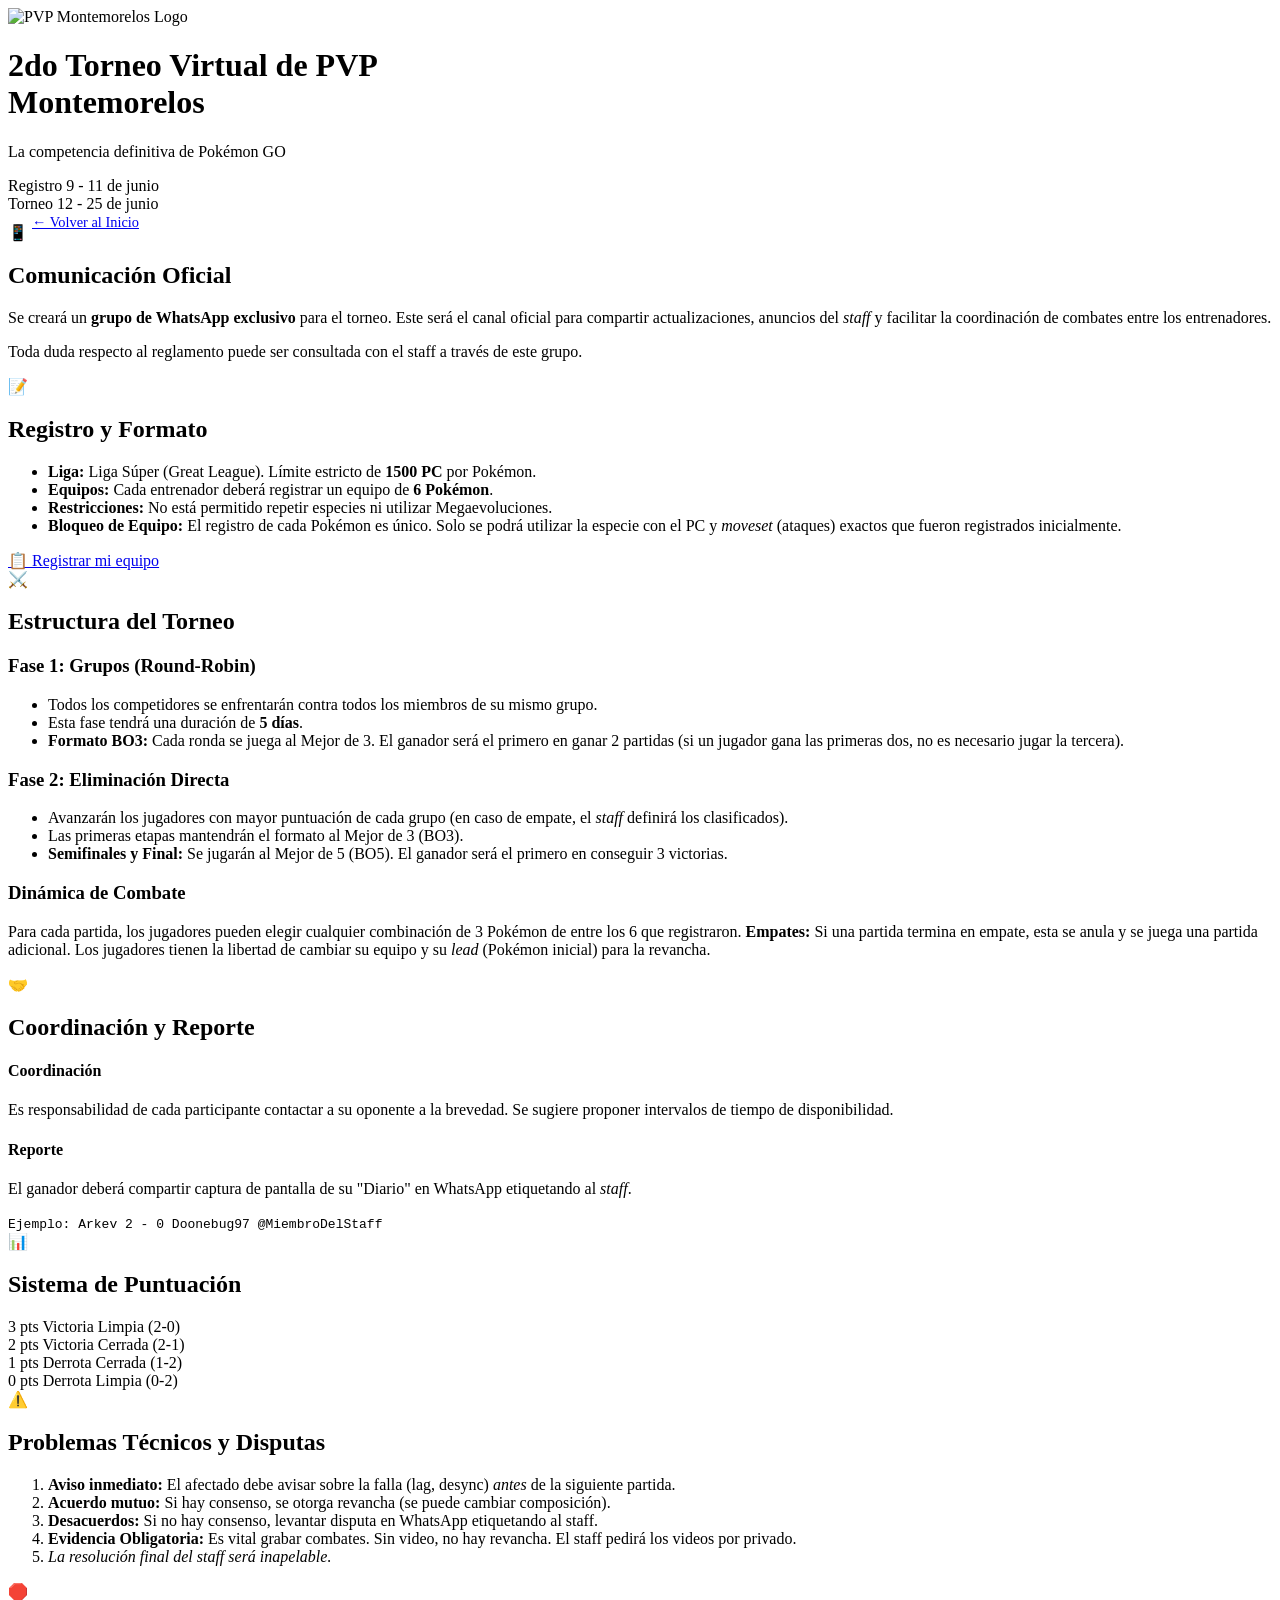
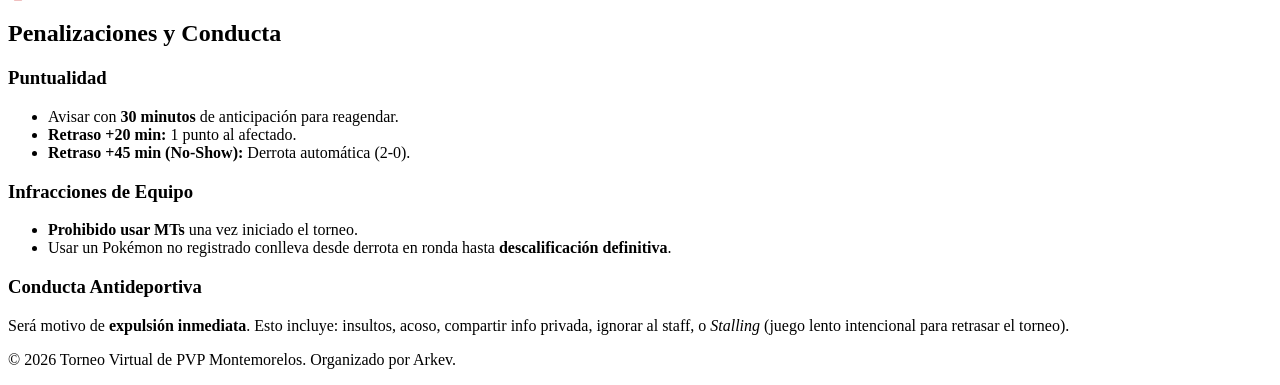
==== reglas.html @ ec2a0738 "cambiar index Se cambio el index pera agregar la información de los jugadores y los resultados de ca" ====
<!DOCTYPE html>
<html lang="es">
<head>
    <meta charset="UTF-8">
    <meta name="viewport" content="width=device-width, initial-scale=1.0">
    <title>Reglamento — 2do Torneo Virtual de PVP en Montemorelos</title>
    <meta name="description" content="Información y reglamento oficial del 2do Torneo Virtual de PVP Pokémon GO en Montemorelos.">
    <link rel="preconnect" href="https://fonts.googleapis.com">
    <link rel="preconnect" href="https://fonts.gstatic.com" crossorigin>
    <link href="https://fonts.googleapis.com/css2?family=Outfit:wght@300;400;600;800&family=Inter:wght@400;500;700&display=swap" rel="stylesheet">
    <link rel="stylesheet" href="style.css">
</head>
<body>
    <header class="hero">
        <div class="hero-content">
            <img src="pvpLogo.png" alt="PVP Montemorelos Logo" class="hero-logo">
            <h1>2do Torneo Virtual de PVP <br><span class="highlight">Montemorelos</span></h1>
            <p class="hero-subtitle">La competencia definitiva de Pokémon GO</p>
            <div class="hero-dates">
                <div class="date-badge">
                    <span class="label">Registro</span>
                    <span class="value">9 - 11 de junio</span>
                </div>
                <div class="date-badge">
                    <span class="label">Torneo</span>
                    <span class="value">12 - 25 de junio</span>
                </div>
            </div>
        </div>
        <div class="hero-overlay"></div>
    </header>

    <main class="container">
        
        <div class="full-width" style="margin-bottom:-0.5rem;">
            <a href="index.html" class="btn-register" style="font-size:0.9rem; padding:0.6rem 1.5rem;">← Volver al Inicio</a>
        </div>

        <div class="grid-2 align-start">
            <section class="card glass-effect reveal">
                <div class="card-icon">📱</div>
                <h2>Comunicación Oficial</h2>
                <p>Se creará un <strong>grupo de WhatsApp exclusivo</strong> para el torneo. Este será el canal oficial para compartir actualizaciones, anuncios del <em>staff</em> y facilitar la coordinación de combates entre los entrenadores.</p>
                <p class="note">Toda duda respecto al reglamento puede ser consultada con el staff a través de este grupo.</p>
            </section>

            <section class="card glass-effect reveal">
                <div class="card-icon">📝</div>
                <h2>Registro y Formato</h2>
                <ul class="feature-list">
                    <li><strong>Liga:</strong> Liga Súper (Great League). Límite estricto de <strong>1500 PC</strong> por Pokémon.</li>
                    <li><strong>Equipos:</strong> Cada entrenador deberá registrar un equipo de <strong>6 Pokémon</strong>.</li>
                    <li><strong>Restricciones:</strong> No está permitido repetir especies ni utilizar Megaevoluciones.</li>
                    <li><strong>Bloqueo de Equipo:</strong> El registro de cada Pokémon es único. Solo se podrá utilizar la especie con el PC y <em>moveset</em> (ataques) exactos que fueron registrados inicialmente.</li>
                </ul>
                <a href="https://forms.gle/ZQszEAqyPSrf88hR9" target="_blank" rel="noopener" class="btn-register">📋 Registrar mi equipo</a>
            </section>
        </div>

        <section class="card glass-effect full-width reveal">
            <div class="card-icon">⚔️</div>
            <h2>Estructura del Torneo</h2>
            <div class="grid-2">
                <div class="phase-box">
                    <h3>Fase 1: Grupos (Round-Robin)</h3>
                    <ul>
                        <li>Todos los competidores se enfrentarán contra todos los miembros de su mismo grupo.</li>
                        <li>Esta fase tendrá una duración de <strong>5 días</strong>.</li>
                        <li><strong>Formato BO3:</strong> Cada ronda se juega al Mejor de 3. El ganador será el primero en ganar 2 partidas (si un jugador gana las primeras dos, no es necesario jugar la tercera).</li>
                    </ul>
                </div>
                <div class="phase-box">
                    <h3>Fase 2: Eliminación Directa</h3>
                    <ul>
                        <li>Avanzarán los jugadores con mayor puntuación de cada grupo (en caso de empate, el <em>staff</em> definirá los clasificados).</li>
                        <li>Las primeras etapas mantendrán el formato al Mejor de 3 (BO3).</li>
                        <li><strong>Semifinales y Final:</strong> Se jugarán al Mejor de 5 (BO5). El ganador será el primero en conseguir 3 victorias.</li>
                    </ul>
                </div>
            </div>
            
            <div class="combat-dynamics">
                <h3>Dinámica de Combate</h3>
                <p>Para cada partida, los jugadores pueden elegir cualquier combinación de 3 Pokémon de entre los 6 que registraron. <strong>Empates:</strong> Si una partida termina en empate, esta se anula y se juega una partida adicional. Los jugadores tienen la libertad de cambiar su equipo y su <em>lead</em> (Pokémon inicial) para la revancha.</p>
            </div>
        </section>

        <div class="grid-2 align-start">
            <section class="card glass-effect reveal">
                <div class="card-icon">🤝</div>
                <h2>Coordinación y Reporte</h2>
                <div class="info-block">
                    <h4>Coordinación</h4>
                    <p>Es responsabilidad de cada participante contactar a su oponente a la brevedad. Se sugiere proponer intervalos de tiempo de disponibilidad.</p>
                </div>
                <div class="info-block">
                    <h4>Reporte</h4>
                    <p>El ganador deberá compartir captura de pantalla de su "Diario" en WhatsApp etiquetando al <em>staff</em>.</p>
                    <div class="code-snippet">
                        <code>Ejemplo: Arkev 2 - 0 Doonebug97 @MiembroDelStaff</code>
                    </div>
                </div>
            </section>

            <section class="card glass-effect highlight-border reveal">
                <div class="card-icon">📊</div>
                <h2>Sistema de Puntuación</h2>
                <div class="points-grid">
                    <div class="point-item win-clean">
                        <span class="score">3 pts</span>
                        <span class="desc">Victoria Limpia (2-0)</span>
                    </div>
                    <div class="point-item win-close">
                        <span class="score">2 pts</span>
                        <span class="desc">Victoria Cerrada (2-1)</span>
                    </div>
                    <div class="point-item lose-close">
                        <span class="score">1 pts</span>
                        <span class="desc">Derrota Cerrada (1-2)</span>
                    </div>
                    <div class="point-item lose-clean">
                        <span class="score">0 pts</span>
                        <span class="desc">Derrota Limpia (0-2)</span>
                    </div>
                </div>
            </section>
        </div>

        <section class="card glass-effect warning-card full-width reveal">
            <div class="card-icon">⚠️</div>
            <h2>Problemas Técnicos y Disputas</h2>
            <ol class="steps-list">
                <li><strong>Aviso inmediato:</strong> El afectado debe avisar sobre la falla (lag, desync) <em>antes</em> de la siguiente partida.</li>
                <li><strong>Acuerdo mutuo:</strong> Si hay consenso, se otorga revancha (se puede cambiar composición).</li>
                <li><strong>Desacuerdos:</strong> Si no hay consenso, levantar disputa en WhatsApp etiquetando al staff.</li>
                <li><strong>Evidencia Obligatoria:</strong> Es vital grabar combates. Sin video, no hay revancha. El staff pedirá los videos por privado.</li>
                <li><em>La resolución final del staff será inapelable.</em></li>
            </ol>
        </section>

        <section class="card glass-effect danger-card full-width reveal">
            <div class="card-icon">🛑</div>
            <h2>Penalizaciones y Conducta</h2>
            
            <div class="grid-2">
                <div>
                    <h3>Puntualidad</h3>
                    <ul>
                        <li>Avisar con <strong>30 minutos</strong> de anticipación para reagendar.</li>
                        <li><strong>Retraso +20 min:</strong> 1 punto al afectado.</li>
                        <li><strong>Retraso +45 min (No-Show):</strong> Derrota automática (2-0).</li>
                    </ul>
                </div>
                <div>
                    <h3>Infracciones de Equipo</h3>
                    <ul>
                        <li><strong>Prohibido usar MTs</strong> una vez iniciado el torneo.</li>
                        <li>Usar un Pokémon no registrado conlleva desde derrota en ronda hasta <strong>descalificación definitiva</strong>.</li>
                    </ul>
                </div>
            </div>
            
            <div class="conduct-box">
                <h3>Conducta Antideportiva</h3>
                <p>Será motivo de <strong>expulsión inmediata</strong>. Esto incluye: insultos, acoso, compartir info privada, ignorar al staff, o <em>Stalling</em> (juego lento intencional para retrasar el torneo).</p>
            </div>
        </section>
    </main>

    <footer class="reveal">
        <p>&copy; 2026 Torneo Virtual de PVP Montemorelos. Organizado por Arkev.</p>
    </footer>

    <script>
        document.addEventListener('DOMContentLoaded', () => {
            const reveals = document.querySelectorAll('.reveal');

            const observer = new IntersectionObserver((entries) => {
                entries.forEach((entry) => {
                    if (entry.isIntersecting) {
                        entry.target.classList.add('visible');
                        observer.unobserve(entry.target);
                    }
                });
            }, {
                threshold: 0.1,
                rootMargin: '0px 0px -50px 0px'
            });

            reveals.forEach((el) => observer.observe(el));
        });
    </script>
</body>
</html>
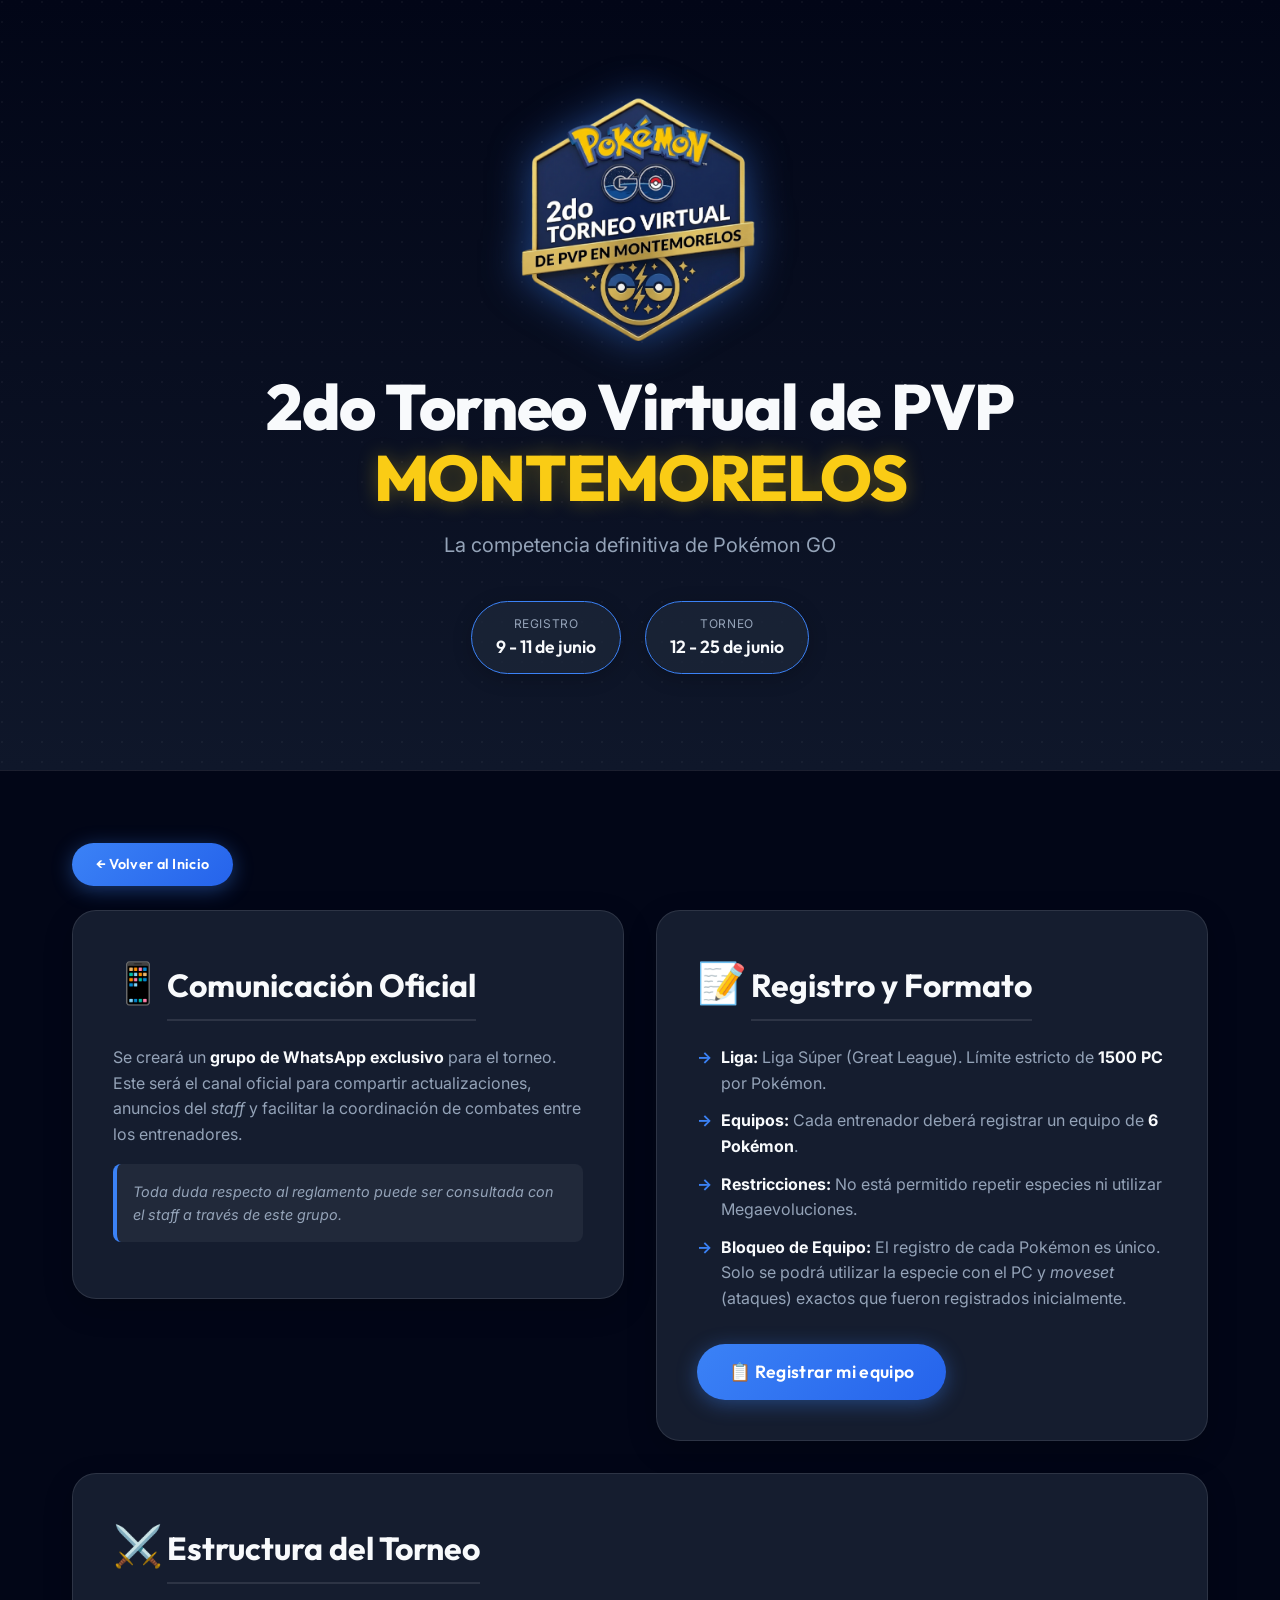
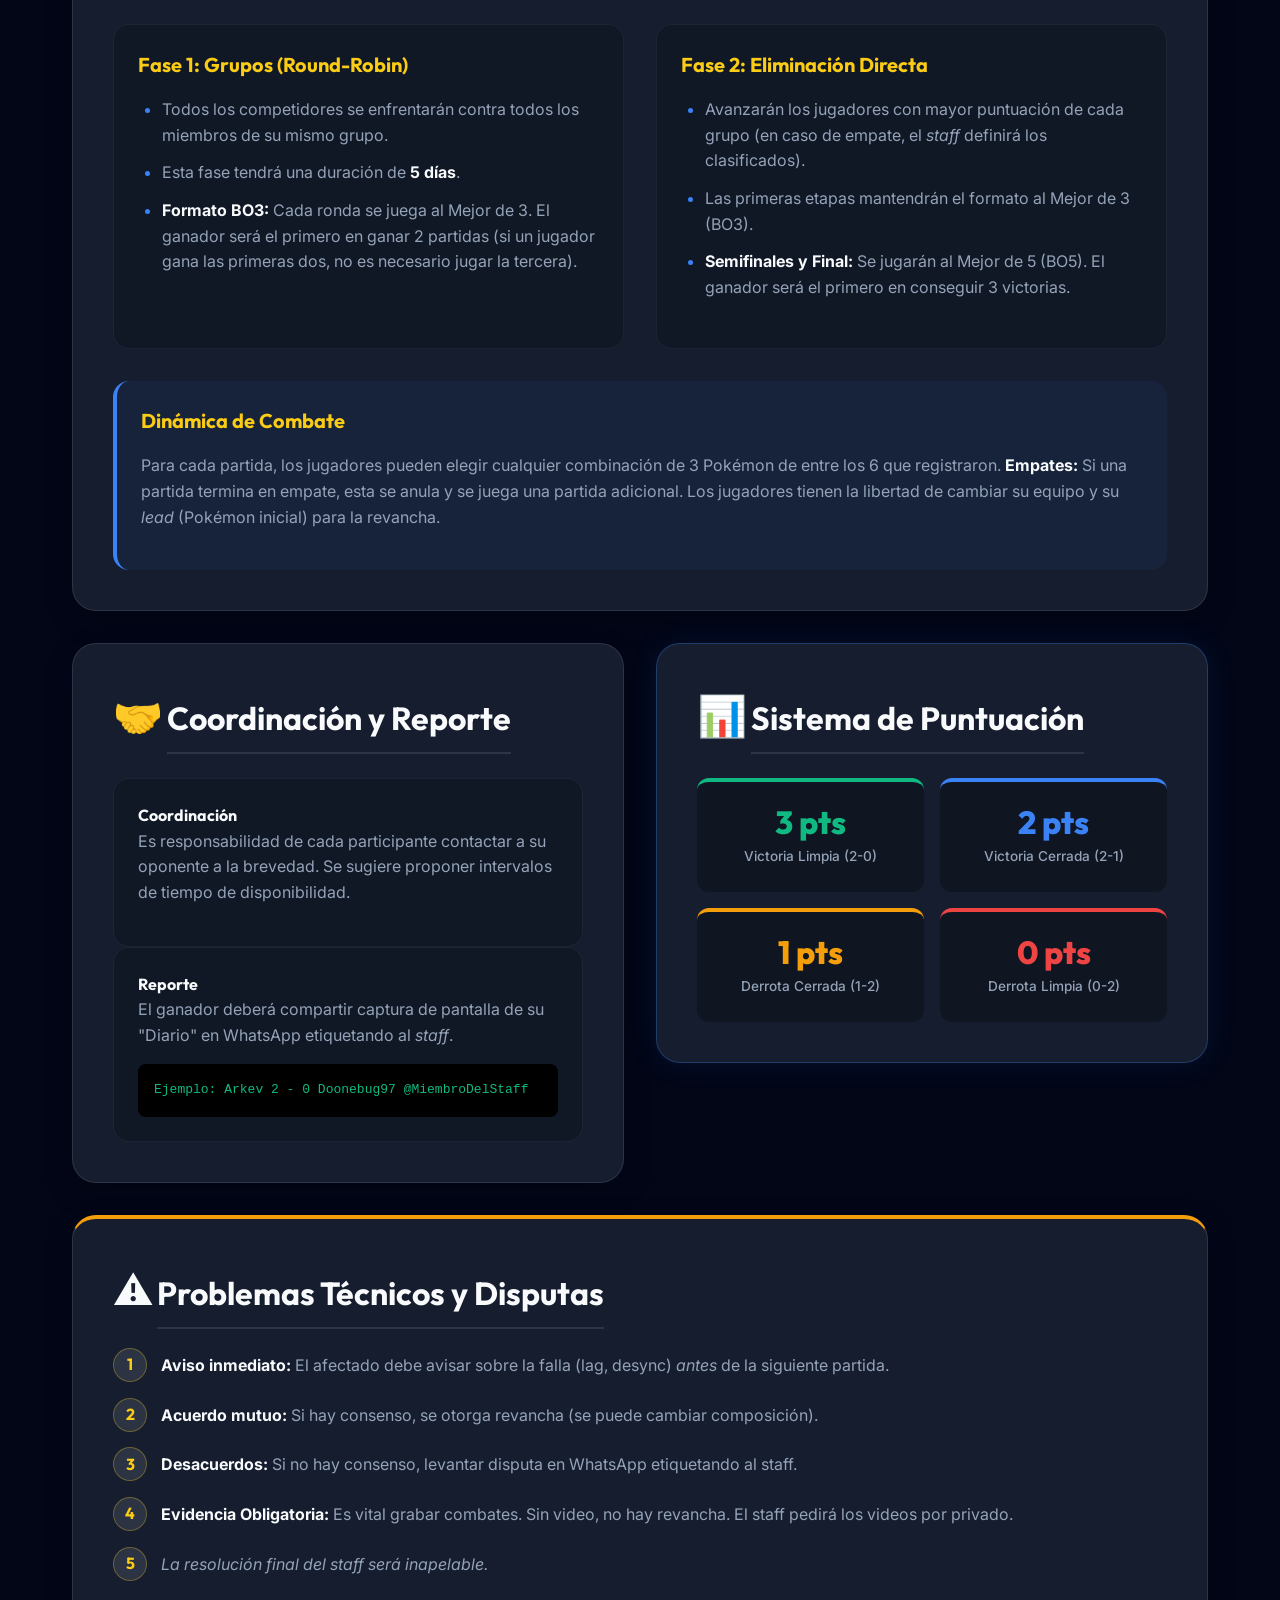
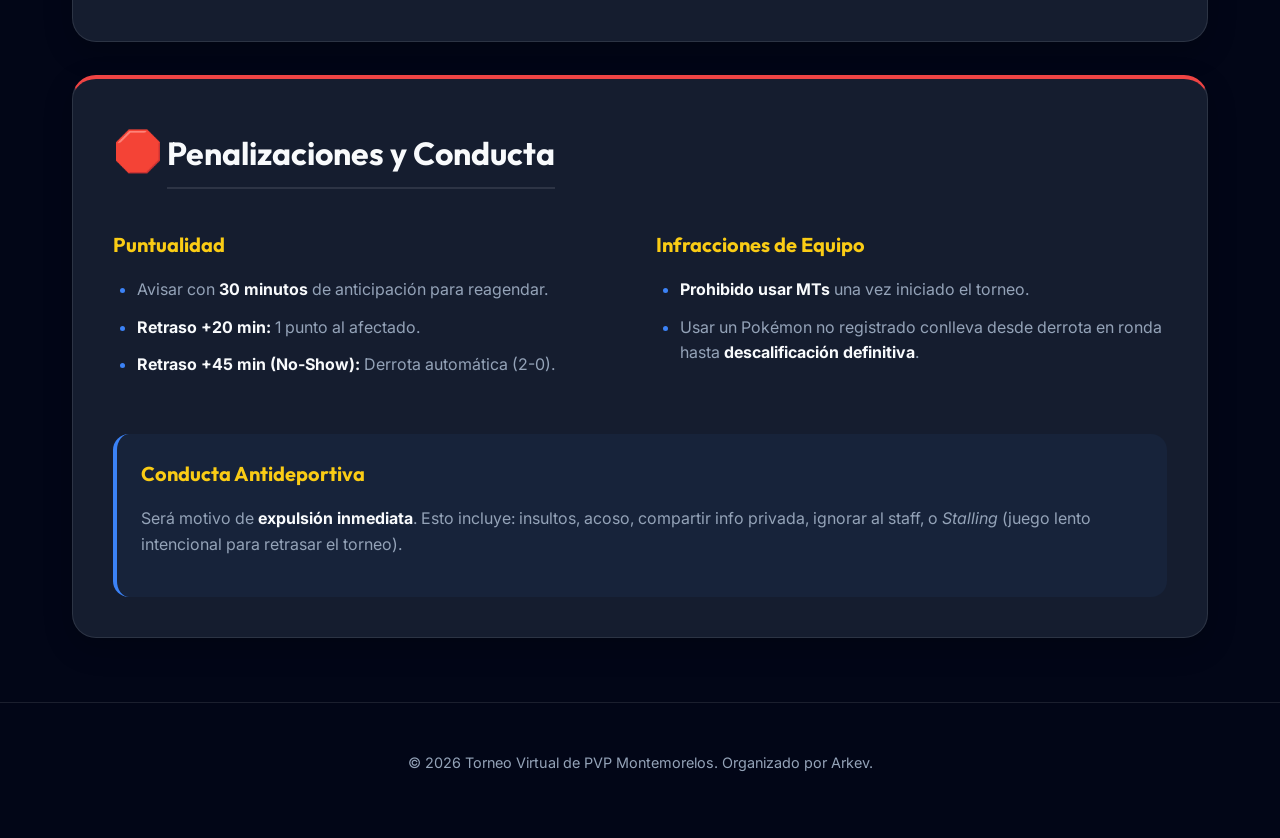
==== commit b9d9dbbe: "Ajustes Varios ajustes y dar de alta a los 3 primeros participantes" ====
--- a/reglas.html
+++ b/reglas.html
@@ -1,19 +1,25 @@
 <!DOCTYPE html>
 <html lang="es">
+
 <head>
     <meta charset="UTF-8">
     <meta name="viewport" content="width=device-width, initial-scale=1.0">
     <title>Reglamento — 2do Torneo Virtual de PVP en Montemorelos</title>
-    <meta name="description" content="Información y reglamento oficial del 2do Torneo Virtual de PVP Pokémon GO en Montemorelos.">
+    <meta name="description"
+        content="Información y reglamento oficial del 2do Torneo Virtual de PVP Pokémon GO en Montemorelos.">
     <link rel="preconnect" href="https://fonts.googleapis.com">
     <link rel="preconnect" href="https://fonts.gstatic.com" crossorigin>
-    <link href="https://fonts.googleapis.com/css2?family=Outfit:wght@300;400;600;800&family=Inter:wght@400;500;700&display=swap" rel="stylesheet">
+    <link rel="icon" type="image/png" href="images/favicon.png">
+    <link
+        href="https://fonts.googleapis.com/css2?family=Outfit:wght@300;400;600;800&family=Inter:wght@400;500;700&display=swap"
+        rel="stylesheet">
     <link rel="stylesheet" href="style.css">
 </head>
+
 <body>
     <header class="hero">
         <div class="hero-content">
-            <img src="pvpLogo.png" alt="PVP Montemorelos Logo" class="hero-logo">
+            <img src="images/pvpLogo.png" alt="PVP Montemorelos Logo" class="hero-logo">
             <h1>2do Torneo Virtual de PVP <br><span class="highlight">Montemorelos</span></h1>
             <p class="hero-subtitle">La competencia definitiva de Pokémon GO</p>
             <div class="hero-dates">
@@ -31,29 +37,39 @@
     </header>
 
     <main class="container">
-        
+
         <div class="full-width" style="margin-bottom:-0.5rem;">
-            <a href="index.html" class="btn-register" style="font-size:0.9rem; padding:0.6rem 1.5rem;">← Volver al Inicio</a>
+            <a href="index.html" class="btn-register" style="font-size:0.9rem; padding:0.6rem 1.5rem;">← Volver al
+                Inicio</a>
         </div>
 
         <div class="grid-2 align-start">
             <section class="card glass-effect reveal">
                 <div class="card-icon">📱</div>
                 <h2>Comunicación Oficial</h2>
-                <p>Se creará un <strong>grupo de WhatsApp exclusivo</strong> para el torneo. Este será el canal oficial para compartir actualizaciones, anuncios del <em>staff</em> y facilitar la coordinación de combates entre los entrenadores.</p>
-                <p class="note">Toda duda respecto al reglamento puede ser consultada con el staff a través de este grupo.</p>
+                <p>Se creará un <strong>grupo de WhatsApp exclusivo</strong> para el torneo. Este será el canal oficial
+                    para compartir actualizaciones, anuncios del <em>staff</em> y facilitar la coordinación de combates
+                    entre los entrenadores.</p>
+                <p class="note">Toda duda respecto al reglamento puede ser consultada con el staff a través de este
+                    grupo.</p>
             </section>
 
             <section class="card glass-effect reveal">
                 <div class="card-icon">📝</div>
                 <h2>Registro y Formato</h2>
                 <ul class="feature-list">
-                    <li><strong>Liga:</strong> Liga Súper (Great League). Límite estricto de <strong>1500 PC</strong> por Pokémon.</li>
-                    <li><strong>Equipos:</strong> Cada entrenador deberá registrar un equipo de <strong>6 Pokémon</strong>.</li>
-                    <li><strong>Restricciones:</strong> No está permitido repetir especies ni utilizar Megaevoluciones.</li>
-                    <li><strong>Bloqueo de Equipo:</strong> El registro de cada Pokémon es único. Solo se podrá utilizar la especie con el PC y <em>moveset</em> (ataques) exactos que fueron registrados inicialmente.</li>
+                    <li><strong>Liga:</strong> Liga Súper (Great League). Límite estricto de <strong>1500 PC</strong>
+                        por Pokémon.</li>
+                    <li><strong>Equipos:</strong> Cada entrenador deberá registrar un equipo de <strong>6
+                            Pokémon</strong>.</li>
+                    <li><strong>Restricciones:</strong> No está permitido repetir especies ni utilizar Megaevoluciones.
+                    </li>
+                    <li><strong>Bloqueo de Equipo:</strong> El registro de cada Pokémon es único. Solo se podrá utilizar
+                        la especie con el PC y <em>moveset</em> (ataques) exactos que fueron registrados inicialmente.
+                    </li>
                 </ul>
-                <a href="https://forms.gle/ZQszEAqyPSrf88hR9" target="_blank" rel="noopener" class="btn-register">📋 Registrar mi equipo</a>
+                <a href="https://forms.gle/ZQszEAqyPSrf88hR9" target="_blank" rel="noopener" class="btn-register">📋
+                    Registrar mi equipo</a>
             </section>
         </div>
 
@@ -66,22 +82,30 @@
                     <ul>
                         <li>Todos los competidores se enfrentarán contra todos los miembros de su mismo grupo.</li>
                         <li>Esta fase tendrá una duración de <strong>5 días</strong>.</li>
-                        <li><strong>Formato BO3:</strong> Cada ronda se juega al Mejor de 3. El ganador será el primero en ganar 2 partidas (si un jugador gana las primeras dos, no es necesario jugar la tercera).</li>
+                        <li><strong>Formato BO3:</strong> Cada ronda se juega al Mejor de 3. El ganador será el primero
+                            en ganar 2 partidas (si un jugador gana las primeras dos, no es necesario jugar la tercera).
+                        </li>
                     </ul>
                 </div>
                 <div class="phase-box">
                     <h3>Fase 2: Eliminación Directa</h3>
                     <ul>
-                        <li>Avanzarán los jugadores con mayor puntuación de cada grupo (en caso de empate, el <em>staff</em> definirá los clasificados).</li>
+                        <li>Avanzarán los jugadores con mayor puntuación de cada grupo (en caso de empate, el
+                            <em>staff</em> definirá los clasificados).
+                        </li>
                         <li>Las primeras etapas mantendrán el formato al Mejor de 3 (BO3).</li>
-                        <li><strong>Semifinales y Final:</strong> Se jugarán al Mejor de 5 (BO5). El ganador será el primero en conseguir 3 victorias.</li>
-                    </ul>
-                </div>
-            </div>
-            
+                        <li><strong>Semifinales y Final:</strong> Se jugarán al Mejor de 5 (BO5). El ganador será el
+                            primero en conseguir 3 victorias.</li>
+                    </ul>
+                </div>
+            </div>
+
             <div class="combat-dynamics">
                 <h3>Dinámica de Combate</h3>
-                <p>Para cada partida, los jugadores pueden elegir cualquier combinación de 3 Pokémon de entre los 6 que registraron. <strong>Empates:</strong> Si una partida termina en empate, esta se anula y se juega una partida adicional. Los jugadores tienen la libertad de cambiar su equipo y su <em>lead</em> (Pokémon inicial) para la revancha.</p>
+                <p>Para cada partida, los jugadores pueden elegir cualquier combinación de 3 Pokémon de entre los 6 que
+                    registraron. <strong>Empates:</strong> Si una partida termina en empate, esta se anula y se juega
+                    una partida adicional. Los jugadores tienen la libertad de cambiar su equipo y su <em>lead</em>
+                    (Pokémon inicial) para la revancha.</p>
             </div>
         </section>
 
@@ -91,11 +115,14 @@
                 <h2>Coordinación y Reporte</h2>
                 <div class="info-block">
                     <h4>Coordinación</h4>
-                    <p>Es responsabilidad de cada participante contactar a su oponente a la brevedad. Se sugiere proponer intervalos de tiempo de disponibilidad.</p>
+                    <p>Es responsabilidad de cada participante contactar a su oponente a la brevedad. Se sugiere
+                        proponer intervalos de tiempo de disponibilidad.</p>
                 </div>
                 <div class="info-block">
                     <h4>Reporte</h4>
-                    <p>El ganador deberá compartir captura de pantalla de su "Diario" en WhatsApp etiquetando al <em>staff</em>.</p>
+                    <p>El ganador deberá compartir captura de pantalla de su "Diario" en WhatsApp etiquetando al
+                        <em>staff</em>.
+                    </p>
                     <div class="code-snippet">
                         <code>Ejemplo: Arkev 2 - 0 Doonebug97 @MiembroDelStaff</code>
                     </div>
@@ -130,10 +157,15 @@
             <div class="card-icon">⚠️</div>
             <h2>Problemas Técnicos y Disputas</h2>
             <ol class="steps-list">
-                <li><strong>Aviso inmediato:</strong> El afectado debe avisar sobre la falla (lag, desync) <em>antes</em> de la siguiente partida.</li>
-                <li><strong>Acuerdo mutuo:</strong> Si hay consenso, se otorga revancha (se puede cambiar composición).</li>
-                <li><strong>Desacuerdos:</strong> Si no hay consenso, levantar disputa en WhatsApp etiquetando al staff.</li>
-                <li><strong>Evidencia Obligatoria:</strong> Es vital grabar combates. Sin video, no hay revancha. El staff pedirá los videos por privado.</li>
+                <li><strong>Aviso inmediato:</strong> El afectado debe avisar sobre la falla (lag, desync)
+                    <em>antes</em> de la siguiente partida.
+                </li>
+                <li><strong>Acuerdo mutuo:</strong> Si hay consenso, se otorga revancha (se puede cambiar composición).
+                </li>
+                <li><strong>Desacuerdos:</strong> Si no hay consenso, levantar disputa en WhatsApp etiquetando al staff.
+                </li>
+                <li><strong>Evidencia Obligatoria:</strong> Es vital grabar combates. Sin video, no hay revancha. El
+                    staff pedirá los videos por privado.</li>
                 <li><em>La resolución final del staff será inapelable.</em></li>
             </ol>
         </section>
@@ -141,7 +173,7 @@
         <section class="card glass-effect danger-card full-width reveal">
             <div class="card-icon">🛑</div>
             <h2>Penalizaciones y Conducta</h2>
-            
+
             <div class="grid-2">
                 <div>
                     <h3>Puntualidad</h3>
@@ -155,14 +187,17 @@
                     <h3>Infracciones de Equipo</h3>
                     <ul>
                         <li><strong>Prohibido usar MTs</strong> una vez iniciado el torneo.</li>
-                        <li>Usar un Pokémon no registrado conlleva desde derrota en ronda hasta <strong>descalificación definitiva</strong>.</li>
-                    </ul>
-                </div>
-            </div>
-            
+                        <li>Usar un Pokémon no registrado conlleva desde derrota en ronda hasta <strong>descalificación
+                                definitiva</strong>.</li>
+                    </ul>
+                </div>
+            </div>
+
             <div class="conduct-box">
                 <h3>Conducta Antideportiva</h3>
-                <p>Será motivo de <strong>expulsión inmediata</strong>. Esto incluye: insultos, acoso, compartir info privada, ignorar al staff, o <em>Stalling</em> (juego lento intencional para retrasar el torneo).</p>
+                <p>Será motivo de <strong>expulsión inmediata</strong>. Esto incluye: insultos, acoso, compartir info
+                    privada, ignorar al staff, o <em>Stalling</em> (juego lento intencional para retrasar el torneo).
+                </p>
             </div>
         </section>
     </main>
@@ -171,24 +206,7 @@
         <p>&copy; 2026 Torneo Virtual de PVP Montemorelos. Organizado por Arkev.</p>
     </footer>
 
-    <script>
-        document.addEventListener('DOMContentLoaded', () => {
-            const reveals = document.querySelectorAll('.reveal');
-
-            const observer = new IntersectionObserver((entries) => {
-                entries.forEach((entry) => {
-                    if (entry.isIntersecting) {
-                        entry.target.classList.add('visible');
-                        observer.unobserve(entry.target);
-                    }
-                });
-            }, {
-                threshold: 0.1,
-                rootMargin: '0px 0px -50px 0px'
-            });
-
-            reveals.forEach((el) => observer.observe(el));
-        });
-    </script>
+    <script src="main.js"></script>
 </body>
-</html>
+
+</html>
--- a/style.css
+++ b/style.css
@@ -0,0 +1,1110 @@
+:root {
+    --bg-dark: #0f172a;
+    --bg-darker: #020617;
+    --primary-color: #3b82f6; /* PVP Blue */
+    --primary-glow: rgba(59, 130, 246, 0.5);
+    --secondary-color: #facc15; /* Yellow/Gold accent */
+    --text-main: #f8fafc;
+    --text-muted: #94a3b8;
+    --glass-bg: rgba(30, 41, 59, 0.7);
+    --glass-border: rgba(255, 255, 255, 0.1);
+    
+    /* Points colors */
+    --color-win: #10b981;
+    --color-win-close: #3b82f6;
+    --color-lose-close: #f59e0b;
+    --color-lose: #ef4444;
+}
+
+* {
+    margin: 0;
+    padding: 0;
+    box-sizing: border-box;
+}
+
+body {
+    font-family: 'Inter', sans-serif;
+    background-color: var(--bg-darker);
+    background-image: 
+        radial-gradient(circle at 15% 50%, rgba(59, 130, 246, 0.15), transparent 25%),
+        radial-gradient(circle at 85% 30%, rgba(250, 204, 21, 0.1), transparent 25%);
+    background-attachment: fixed;
+    color: var(--text-main);
+    line-height: 1.6;
+    overflow-x: hidden;
+}
+
+h1, h2, h3, h4 {
+    font-family: 'Outfit', sans-serif;
+}
+
+/* HERO SECTION */
+.hero {
+    position: relative;
+    padding: 6rem 2rem;
+    text-align: center;
+    background: linear-gradient(180deg, var(--bg-darker) 0%, var(--bg-dark) 100%);
+    border-bottom: 1px solid var(--glass-border);
+    overflow: hidden;
+}
+
+.hero::before {
+    content: '';
+    position: absolute;
+    top: 0; left: 0; right: 0; bottom: 0;
+    background: url('data:image/svg+xml;utf8,<svg width="20" height="20" viewBox="0 0 20 20" xmlns="http://www.w3.org/2000/svg"><circle cx="2" cy="2" r="1" fill="rgba(255,255,255,0.05)"/></svg>');
+    z-index: 0;
+}
+
+.hero-content {
+    position: relative;
+    z-index: 1;
+    max-width: 800px;
+    margin: 0 auto;
+    animation: fadeUp 1s cubic-bezier(0.16, 1, 0.3, 1) forwards;
+}
+
+.hero-logo {
+    max-width: 250px;
+    margin-bottom: 1.5rem;
+    filter: drop-shadow(0 0 20px var(--primary-glow));
+    animation: float 6s ease-in-out infinite;
+}
+
+.hero h1 {
+    font-size: clamp(2.5rem, 5vw, 4rem);
+    font-weight: 800;
+    line-height: 1.1;
+    margin-bottom: 1rem;
+    letter-spacing: -0.02em;
+}
+
+.highlight {
+    color: var(--secondary-color);
+    text-transform: uppercase;
+    text-shadow: 0 0 20px rgba(250, 204, 21, 0.3);
+}
+
+.hero-subtitle {
+    font-size: 1.25rem;
+    color: var(--text-muted);
+    margin-bottom: 2.5rem;
+}
+
+.hero-dates {
+    display: flex;
+    justify-content: center;
+    gap: 1.5rem;
+    flex-wrap: wrap;
+}
+
+.date-badge {
+    background: var(--glass-bg);
+    border: 1px solid var(--primary-color);
+    padding: 0.75rem 1.5rem;
+    border-radius: 50px;
+    display: flex;
+    flex-direction: column;
+    box-shadow: 0 4px 20px rgba(0,0,0,0.2);
+    backdrop-filter: blur(10px);
+}
+
+.date-badge .label {
+    font-size: 0.75rem;
+    text-transform: uppercase;
+    letter-spacing: 0.05em;
+    color: var(--text-muted);
+}
+
+.date-badge .value {
+    font-weight: 600;
+    font-size: 1.1rem;
+    font-family: 'Outfit', sans-serif;
+}
+
+/* MAIN CONTENT */
+.container {
+    max-width: 1200px;
+    margin: 0 auto;
+    padding: 4rem 2rem;
+    display: flex;
+    flex-direction: column;
+    gap: 2rem;
+}
+
+/* CARDS */
+.glass-effect {
+    background: var(--glass-bg);
+    backdrop-filter: blur(16px);
+    -webkit-backdrop-filter: blur(16px);
+    border: 1px solid var(--glass-border);
+    border-radius: 24px;
+    padding: 2.5rem;
+    box-shadow: 0 10px 30px rgba(0, 0, 0, 0.2);
+    transition: transform 0.3s ease, box-shadow 0.3s ease, border-color 0.3s ease;
+    position: relative;
+    overflow: hidden;
+}
+
+.glass-effect:hover {
+    transform: translateY(-5px);
+    box-shadow: 0 20px 40px rgba(0, 0, 0, 0.4);
+    border-color: rgba(255, 255, 255, 0.2);
+}
+
+.full-width {
+    width: 100%;
+}
+
+.grid-2 {
+    display: grid;
+    grid-template-columns: 1fr 1fr;
+    gap: 2rem;
+}
+
+/* Inner grid inside cards needs top spacing */
+.card .grid-2 {
+    margin-top: 1rem;
+}
+
+.card + .card {
+    margin-top: 0;
+}
+
+.grid-2.align-start {
+    align-items: start;
+}
+
+/* Staggered animation for cards inside grid wrappers */
+.grid-2 > .reveal:nth-child(2) {
+    transition-delay: 0.15s;
+}
+
+.card-icon {
+    font-size: 2.5rem;
+    margin-bottom: 1rem;
+    display: inline-block;
+}
+
+h2 {
+    font-size: 2rem;
+    margin-bottom: 1.5rem;
+    color: var(--text-main);
+    border-bottom: 2px solid rgba(255,255,255,0.1);
+    padding-bottom: 0.5rem;
+    display: inline-block;
+}
+
+h3 {
+    font-size: 1.25rem;
+    color: var(--secondary-color);
+    margin-bottom: 1rem;
+}
+
+p {
+    margin-bottom: 1rem;
+    color: var(--text-muted);
+}
+
+strong {
+    color: var(--text-main);
+}
+
+.note {
+    font-size: 0.9rem;
+    font-style: italic;
+    background: rgba(255,255,255,0.05);
+    padding: 1rem;
+    border-radius: 8px;
+    border-left: 4px solid var(--primary-color);
+    margin-top: 1rem;
+}
+
+/* LISTS */
+ul, ol {
+    margin-bottom: 1.5rem;
+    padding-left: 1.5rem;
+    color: var(--text-muted);
+}
+
+li {
+    margin-bottom: 0.75rem;
+}
+
+li::marker {
+    color: var(--primary-color);
+}
+
+.feature-list {
+    list-style: none;
+    padding-left: 0;
+}
+
+.feature-list li {
+    position: relative;
+    padding-left: 1.5rem;
+}
+
+.feature-list li::before {
+    content: '→';
+    position: absolute;
+    left: 0;
+    color: var(--primary-color);
+    font-weight: bold;
+}
+
+/* BOXES */
+.phase-box, .info-block {
+    background: rgba(0,0,0,0.2);
+    padding: 1.5rem;
+    border-radius: 16px;
+    border: 1px solid rgba(255,255,255,0.05);
+}
+
+.combat-dynamics, .conduct-box {
+    margin-top: 2rem;
+    padding: 1.5rem;
+    background: rgba(59, 130, 246, 0.05);
+    border-radius: 16px;
+    border-left: 4px solid var(--primary-color);
+}
+
+.code-snippet {
+    background: #000;
+    padding: 1rem;
+    border-radius: 8px;
+    font-family: monospace;
+    color: #10b981;
+    overflow-x: auto;
+}
+
+/* POINTS GRID */
+.points-grid {
+    display: grid;
+    grid-template-columns: 1fr 1fr;
+    gap: 1rem;
+}
+
+.point-item {
+    background: rgba(0,0,0,0.3);
+    padding: 1.5rem;
+    border-radius: 12px;
+    display: flex;
+    flex-direction: column;
+    align-items: center;
+    text-align: center;
+    border-top: 4px solid;
+    transition: transform 0.2s;
+}
+
+.point-item:hover {
+    transform: scale(1.05);
+}
+
+.point-item .score {
+    font-family: 'Outfit', sans-serif;
+    font-size: 2rem;
+    font-weight: 800;
+    line-height: 1;
+    margin-bottom: 0.5rem;
+}
+
+.point-item .desc {
+    font-size: 0.85rem;
+    color: var(--text-muted);
+    font-weight: 500;
+}
+
+.win-clean { border-color: var(--color-win); }
+.win-clean .score { color: var(--color-win); }
+
+.win-close { border-color: var(--color-win-close); }
+.win-close .score { color: var(--color-win-close); }
+
+.lose-close { border-color: var(--color-lose-close); }
+.lose-close .score { color: var(--color-lose-close); }
+
+.lose-clean { border-color: var(--color-lose); }
+.lose-clean .score { color: var(--color-lose); }
+
+/* SPECIAL CARDS */
+.highlight-border {
+    border: 1px solid rgba(59, 130, 246, 0.3);
+    box-shadow: 0 0 30px rgba(59, 130, 246, 0.1);
+}
+
+.warning-card {
+    border-top: 4px solid #f59e0b;
+}
+
+.danger-card {
+    border-top: 4px solid #ef4444;
+}
+
+/* STEPS LIST */
+.steps-list {
+    counter-reset: custom-counter;
+    list-style: none;
+    padding-left: 0;
+}
+
+.steps-list li {
+    position: relative;
+    padding-left: 3rem;
+    margin-bottom: 1.5rem;
+}
+
+.steps-list li::before {
+    counter-increment: custom-counter;
+    content: counter(custom-counter);
+    position: absolute;
+    left: 0;
+    top: -5px;
+    width: 2rem;
+    height: 2rem;
+    background: rgba(255,255,255,0.1);
+    color: var(--secondary-color);
+    border-radius: 50%;
+    display: flex;
+    align-items: center;
+    justify-content: center;
+    font-weight: bold;
+    font-family: 'Outfit', sans-serif;
+    border: 1px solid rgba(250, 204, 21, 0.3);
+}
+
+/* REGISTER BUTTON */
+.btn-register {
+    display: inline-block;
+    margin-top: 0.5rem;
+    padding: 0.9rem 2rem;
+    background: linear-gradient(135deg, var(--primary-color), #2563eb);
+    color: #fff;
+    font-family: 'Outfit', sans-serif;
+    font-weight: 600;
+    font-size: 1.1rem;
+    text-decoration: none;
+    border-radius: 50px;
+    border: none;
+    cursor: pointer;
+    box-shadow: 0 4px 20px rgba(59, 130, 246, 0.4);
+    transition: transform 0.25s ease, box-shadow 0.25s ease;
+    letter-spacing: 0.02em;
+}
+
+.btn-register:hover {
+    transform: translateY(-3px) scale(1.03);
+    box-shadow: 0 8px 30px rgba(59, 130, 246, 0.6);
+}
+
+.btn-register:active {
+    transform: translateY(0) scale(0.98);
+}
+
+/* FOOTER */
+footer {
+    text-align: center;
+    padding: 3rem 2rem;
+    border-top: 1px solid var(--glass-border);
+    color: var(--text-muted);
+    font-size: 0.9rem;
+}
+
+/* ANIMATIONS */
+@keyframes fadeUp {
+    from {
+        opacity: 0;
+        transform: translateY(30px);
+    }
+    to {
+        opacity: 1;
+        transform: translateY(0);
+    }
+}
+
+@keyframes float {
+    0%, 100% { transform: translateY(0); }
+    50% { transform: translateY(-15px); }
+}
+
+/* SCROLL REVEAL */
+.reveal {
+    opacity: 0;
+    transform: translateY(40px);
+    transition: opacity 0.7s cubic-bezier(0.16, 1, 0.3, 1),
+                transform 0.7s cubic-bezier(0.16, 1, 0.3, 1);
+    will-change: opacity, transform;
+}
+
+.reveal.visible {
+    opacity: 1;
+    transform: translateY(0);
+}
+
+/* Prevent hover transform from conflicting with reveal */
+.reveal.visible.glass-effect:hover {
+    transform: translateY(-5px);
+}
+
+/* RESPONSIVE */
+
+/* ============================================================
+   ESTILOS ESPECÍFICOS DEL INDEX (Antiguo index.css)
+   ============================================================ */
+/* =====================================================
+   INDEX.CSS — Estilos exclusivos para el index del torneo
+   ===================================================== */
+
+/* ---- Encabezados de sección ---- */
+.section-header {
+    text-align: center;
+    margin-bottom: 2rem;
+}
+
+.section-sub {
+    color: var(--text-muted);
+    font-size: 1rem;
+    margin-top: -0.5rem;
+}
+
+/* ============================================================
+   CUADRÍCULA DE JUGADORES Y TARJETAS
+   ============================================================ */
+.players-grid {
+    display: flex;
+    flex-direction: column;
+    gap: 0.75rem;
+}
+
+.player-card {
+    border-radius: 16px;
+    overflow: hidden;
+    background: var(--glass-bg);
+    border: 1px solid var(--glass-border);
+    backdrop-filter: blur(16px);
+    -webkit-backdrop-filter: blur(16px);
+    transition: border-color 0.3s ease;
+}
+
+.player-card:hover {
+    border-color: rgba(255, 255, 255, 0.2);
+}
+
+/* Fila de encabezado en la que se puede hacer clic */
+.player-header {
+    width: 100%;
+    display: flex;
+    align-items: center;
+    gap: 1rem;
+    padding: 1rem 1.5rem;
+    background: none;
+    border: none;
+    color: var(--text-main);
+    font-family: 'Outfit', sans-serif;
+    font-size: 1.15rem;
+    font-weight: 600;
+    cursor: pointer;
+    transition: background 0.2s;
+    text-align: left;
+}
+
+.player-header:hover {
+    background: rgba(255, 255, 255, 0.04);
+}
+
+.player-number {
+    display: inline-flex;
+    align-items: center;
+    justify-content: center;
+    width: 2.2rem;
+    height: 2.2rem;
+    border-radius: 50%;
+    background: linear-gradient(135deg, var(--primary-color), #2563eb);
+    font-size: 0.95rem;
+    font-weight: 700;
+    flex-shrink: 0;
+    box-shadow: 0 2px 8px rgba(59, 130, 246, 0.4);
+}
+
+.player-name {
+    flex: 1;
+}
+
+.player-arrow {
+    font-size: 1.3rem;
+    transition: transform 0.35s cubic-bezier(0.16, 1, 0.3, 1);
+    color: var(--text-muted);
+}
+
+.player-header[aria-expanded="true"] .player-arrow {
+    transform: rotate(180deg);
+}
+
+/* ---- Panel de detalles (oculto por defecto) ---- */
+.player-detail {
+    max-height: 0;
+    overflow: hidden;
+    transition: max-height 0.5s cubic-bezier(0.16, 1, 0.3, 1),
+                padding 0.4s ease;
+    padding: 0 1.5rem;
+}
+
+.player-detail.open {
+    max-height: 4000px;
+    padding: 0 1.5rem 1.5rem;
+}
+
+/* ---- Fila de información (avatar + meta + radar) ---- */
+.player-info-row {
+    display: grid;
+    grid-template-columns: auto 1fr auto;
+    gap: 1.5rem;
+    align-items: center;
+    margin-bottom: 1.5rem;
+    padding-top: 0.5rem;
+    border-top: 1px solid rgba(255, 255, 255, 0.06);
+}
+
+.player-avatar-wrap {
+    width: 100px;
+    height: 275px;
+    border-radius: 12px;
+    overflow: hidden;
+    background: rgba(0, 0, 0, 0.2);
+    display: flex;
+    align-items: center;
+    justify-content: center;
+    border: 1px solid rgba(255, 255, 255, 0.08);
+}
+
+.player-avatar {
+    width: 100%;
+    height: 100%;
+    object-fit: contain;
+    display: block;
+}
+
+.player-meta h4 {
+    font-family: 'Outfit', sans-serif;
+    font-size: 1.4rem;
+    margin-bottom: 0.25rem;
+}
+
+.trainer-code {
+    font-family: 'Inter', monospace;
+    color: var(--text-muted);
+    font-size: 0.95rem;
+    letter-spacing: 0.03em;
+}
+
+.trainer-code span {
+    color: var(--secondary-color);
+    font-weight: 600;
+}
+
+.radar-wrap {
+    display: flex;
+    flex-direction: column;
+    align-items: center;
+    justify-content: center;
+}
+
+.radar-wrap h4 {
+    margin-bottom: 0.5rem;
+    color: var(--text-main);
+    font-size: 1.1rem;
+}
+
+.team-title {
+    margin-bottom: 0.75rem;
+    color: var(--text-main);
+    font-size: 1.1rem;
+    text-align: center;
+}
+
+/* ---- Fila de equipo ---- */
+.team-row {
+    display: grid;
+    grid-template-columns: repeat(3, 1fr);
+    gap: 0.75rem;
+}
+
+.poke-card {
+    background: rgba(0, 0, 0, 0.25);
+    border-radius: 12px;
+    padding: 0.75rem;
+    display: flex;
+    flex-direction: column;
+    align-items: center;
+    text-align: center;
+    border: 1px solid rgba(255, 255, 255, 0.05);
+    transition: transform 0.2s, border-color 0.2s;
+}
+
+.poke-card:hover {
+    transform: translateY(-3px);
+    border-color: rgba(250, 204, 21, 0.3);
+}
+
+.poke-img {
+    width: 90%;
+    height: auto;
+    object-fit: contain;
+    margin-bottom: 0.5rem;
+    filter: drop-shadow(0 2px 6px rgba(0,0,0,0.3));
+}
+
+.poke-name {
+    font-family: 'Outfit', sans-serif;
+    font-weight: 600;
+    font-size: 1.4rem;
+    color: var(--text-main);
+    margin-bottom: 0.4rem;
+}
+
+.poke-moves {
+    display: flex;
+    flex-direction: column;
+    gap: 3px;
+    width: 100%;
+}
+
+.move {
+    display: block;
+    font-size: 0.7rem;
+    padding: 2px 6px;
+    border-radius: 4px;
+    font-weight: 500;
+    white-space: nowrap;
+    overflow: hidden;
+    text-overflow: ellipsis;
+}
+
+.fast-move {
+    background: rgba(59, 130, 246, 0.25);
+    color: #93c5fd;
+    border: 1px solid rgba(59, 130, 246, 0.3);
+}
+
+.charged-move {
+    background: rgba(250, 204, 21, 0.15);
+    color: #fde68a;
+    border: 1px solid rgba(250, 204, 21, 0.2);
+}
+
+/* ============================================================
+   TABLA ROUND-ROBIN
+   ============================================================ */
+.table-scroll {
+    overflow-x: auto;
+    margin-top: 1.5rem;
+    border-radius: 12px;
+    border: 1px solid rgba(255, 255, 255, 0.06);
+}
+
+.rr-table {
+    width: 100%;
+    border-collapse: collapse;
+    font-size: 0.9rem;
+    font-family: 'Inter', sans-serif;
+}
+
+.rr-table th,
+.rr-table td {
+    padding: 0.75rem 1rem;
+    text-align: center;
+    border: 1px solid rgba(255, 255, 255, 0.06);
+    white-space: nowrap;
+}
+
+.rr-table thead th {
+    background: rgba(59, 130, 246, 0.15);
+    color: var(--secondary-color);
+    font-family: 'Outfit', sans-serif;
+    font-weight: 600;
+    font-size: 0.85rem;
+    position: sticky;
+    top: 0;
+}
+
+.rr-name {
+    text-align: left !important;
+    font-weight: 600;
+    color: var(--text-main);
+    background: rgba(0, 0, 0, 0.15);
+    font-family: 'Outfit', sans-serif;
+}
+
+.rr-self {
+    background: rgba(59, 130, 246, 0.1);
+}
+
+.rr-win {
+    background: rgba(16, 185, 129, 0.08);
+}
+
+.rr-loss {
+    background: rgba(239, 68, 68, 0.08);
+}
+
+.result-icon {
+    display: inline-flex;
+    align-items: center;
+    justify-content: center;
+    width: 28px;
+    height: 28px;
+    border-radius: 50%;
+    font-size: 0.9rem;
+    font-weight: bold;
+}
+
+.win-icon {
+    background: rgba(16, 185, 129, 0.2);
+    color: #34d399;
+    border: 2px solid #34d399;
+}
+
+.cw-icon {
+    background: rgba(59, 130, 246, 0.2);
+    color: #60a5fa;
+    border: 2px solid #60a5fa;
+    font-size: 0.75rem;
+}
+
+.cl-icon {
+    background: rgba(245, 158, 11, 0.2);
+    color: #fbbf24;
+    border: 2px solid #fbbf24;
+    font-size: 0.75rem;
+}
+
+.loss-icon {
+    background: rgba(239, 68, 68, 0.2);
+    color: #f87171;
+    border: 2px solid #f87171;
+}
+
+/* ============================================================
+   TABLA DE PUNTOS
+   ============================================================ */
+.points-table {
+    width: 100%;
+    border-collapse: collapse;
+    font-size: 0.95rem;
+    font-family: 'Inter', sans-serif;
+}
+
+.points-table th,
+.points-table td {
+    padding: 0.75rem 1rem;
+    text-align: center;
+    border: 1px solid rgba(255, 255, 255, 0.06);
+}
+
+.points-table thead th {
+    background: rgba(59, 130, 246, 0.15);
+    color: var(--secondary-color);
+    font-family: 'Outfit', sans-serif;
+    font-weight: 600;
+}
+
+.pts-rank {
+    font-weight: 800;
+    font-family: 'Outfit', sans-serif;
+    color: var(--secondary-color);
+}
+
+.pts-win { color: #34d399; }
+.pts-cw { color: #60a5fa; }
+.pts-cl { color: #fbbf24; }
+.pts-loss { color: #f87171; }
+.pts-total {
+    font-weight: 800;
+    font-family: 'Outfit', sans-serif;
+    font-size: 1.1rem;
+    color: var(--text-main);
+}
+
+/* ============================================================
+   LLAVES DE ELIMINACIÓN — Doble Eliminación
+   ============================================================ */
+.bracket-section {
+    margin-top: 2.5rem;
+    padding: 1.5rem;
+    background: rgba(0, 0, 0, 0.15);
+    border-radius: 16px;
+    border: 1px solid rgba(255, 255, 255, 0.05);
+}
+
+.bracket-title {
+    text-align: center;
+    margin-bottom: 1.5rem;
+    font-size: 1.3rem;
+}
+
+.bracket-title.winners { color: #facc15; }
+.bracket-title.losers  { color: #94a3b8; }
+.bracket-title.grand   { color: #facc15; text-shadow: 0 0 15px rgba(250,204,21,0.3); }
+
+.bracket-flow {
+    display: flex;
+    align-items: center;
+    gap: 1.5rem;
+    overflow-x: auto;
+    padding-bottom: 0.5rem;
+}
+
+.center-flow {
+    justify-content: center;
+}
+
+.bracket-col {
+    display: flex;
+    flex-direction: column;
+    gap: 1rem;
+    min-width: 180px;
+    flex-shrink: 0;
+}
+
+.bracket-label {
+    font-family: 'Outfit', sans-serif;
+    font-size: 0.75rem;
+    font-weight: 600;
+    text-transform: uppercase;
+    letter-spacing: 0.08em;
+    color: var(--text-muted);
+    text-align: center;
+    margin-bottom: 0.25rem;
+}
+
+.bracket-match {
+    background: rgba(0, 0, 0, 0.3);
+    border: 1px solid rgba(255, 255, 255, 0.08);
+    border-radius: 10px;
+    overflow: hidden;
+    transition: border-color 0.3s;
+}
+
+.bracket-match:hover {
+    border-color: rgba(255, 255, 255, 0.2);
+}
+
+.gold-match {
+    border-color: rgba(250, 204, 21, 0.3);
+    box-shadow: 0 0 15px rgba(250, 204, 21, 0.08);
+}
+
+.champion-match {
+    border-color: rgba(250, 204, 21, 0.4);
+    box-shadow: 0 0 25px rgba(250, 204, 21, 0.12);
+}
+
+.bracket-slot {
+    padding: 0.6rem 1rem;
+    font-family: 'Outfit', sans-serif;
+    font-weight: 600;
+    font-size: 0.9rem;
+    color: var(--text-main);
+    border-bottom: 1px solid rgba(255, 255, 255, 0.06);
+    text-align: center;
+}
+
+.bracket-slot:last-child {
+    border-bottom: none;
+}
+
+.bracket-slot.dim {
+    color: var(--text-muted);
+    font-weight: 400;
+    font-style: italic;
+}
+
+.bracket-tag {
+    padding: 0.3rem 1rem;
+    font-family: 'Outfit', sans-serif;
+    font-size: 0.7rem;
+    font-weight: 600;
+    text-transform: uppercase;
+    letter-spacing: 0.06em;
+    color: var(--secondary-color);
+    background: rgba(250, 204, 21, 0.06);
+    border-bottom: 1px solid rgba(255, 255, 255, 0.06);
+    text-align: center;
+}
+
+.bracket-note {
+    font-size: 0.75rem;
+    color: var(--text-muted);
+    text-align: center;
+    margin-top: 0.5rem;
+    font-style: italic;
+    line-height: 1.4;
+}
+
+/* Caja del campeón */
+.champion-col {
+    align-items: center;
+    justify-content: center;
+}
+
+.champion-box {
+    font-family: 'Outfit', sans-serif;
+    font-weight: 800;
+    font-size: 1.3rem;
+    color: var(--secondary-color);
+    text-align: center;
+    padding: 1.25rem 2rem;
+    background: rgba(250, 204, 21, 0.08);
+    border: 2px solid rgba(250, 204, 21, 0.3);
+    border-radius: 12px;
+    box-shadow: 0 0 30px rgba(250, 204, 21, 0.1);
+    text-shadow: 0 0 10px rgba(250, 204, 21, 0.2);
+}
+
+.champion-box span {
+    display: block;
+    font-weight: 400;
+    font-size: 0.9rem;
+    color: var(--text-muted);
+    margin-top: 0.25rem;
+    text-shadow: none;
+}
+
+/* ============================================================
+   DISEÑO RESPONSIVO (Unificado)
+   ============================================================ */
+@media (max-width: 900px) {
+    .grid-2 {
+        grid-template-columns: 1fr;
+    }
+
+    .container {
+        padding: 2rem 1rem;
+    }
+
+    .glass-effect {
+        padding: 1.5rem;
+    }
+
+    .points-grid {
+        grid-template-columns: 1fr;
+    }
+
+    .hero {
+        padding: 4rem 1rem;
+    }
+
+    .hero-logo {
+        max-width: 180px;
+    }
+
+    h2 {
+        font-size: 1.5rem;
+    }
+
+    .date-badge {
+        width: 100%;
+        align-items: center;
+    }
+
+    .code-snippet {
+        font-size: 0.8rem;
+    }
+
+    /* From index.css */
+    .player-info-row {
+        grid-template-columns: 1fr 1fr;
+        grid-template-rows: auto auto;
+        text-align: center;
+    }
+
+    .player-avatar-wrap {
+        grid-column: 1;
+        grid-row: 1;
+        margin: 0 auto;
+    }
+
+    .player-meta {
+        grid-column: 1;
+        grid-row: 2;
+    }
+
+    .radar-wrap {
+        grid-column: 2;
+        grid-row: 1 / 3;
+        justify-content: center;
+    }
+
+    .team-row {
+        grid-template-columns: repeat(2, 1fr);
+    }
+
+    .bracket-flow {
+        flex-direction: column;
+        align-items: stretch;
+    }
+
+    .bracket-col {
+        min-width: 100%;
+    }
+
+    .center-flow {
+        align-items: stretch;
+    }
+
+}
+
+@media (max-width: 480px) {
+    .hero {
+        padding: 3rem 1rem;
+    }
+
+    .glass-effect {
+        padding: 1.25rem;
+        border-radius: 16px;
+    }
+
+    .card-icon {
+        font-size: 2rem;
+    }
+
+    .steps-list li {
+        padding-left: 2.5rem;
+    }
+
+    /* From index.css */
+    .player-info-row {
+        grid-template-columns: 1fr;
+        grid-template-rows: auto;
+    }
+
+    .player-avatar-wrap {
+        grid-column: 1;
+        grid-row: auto;
+    }
+
+    .player-meta {
+        grid-column: 1;
+        grid-row: auto;
+    }
+
+    .radar-wrap {
+        grid-column: 1;
+        grid-row: auto;
+    }
+
+    .team-row {
+        grid-template-columns: repeat(1, 1fr);
+    }
+
+    .player-header {
+        padding: 0.85rem 1rem;
+        font-size: 1rem;
+    }
+
+    .rr-table th,
+    .rr-table td {
+        padding: 0.5rem 0.6rem;
+        font-size: 0.8rem;
+    }
+}
